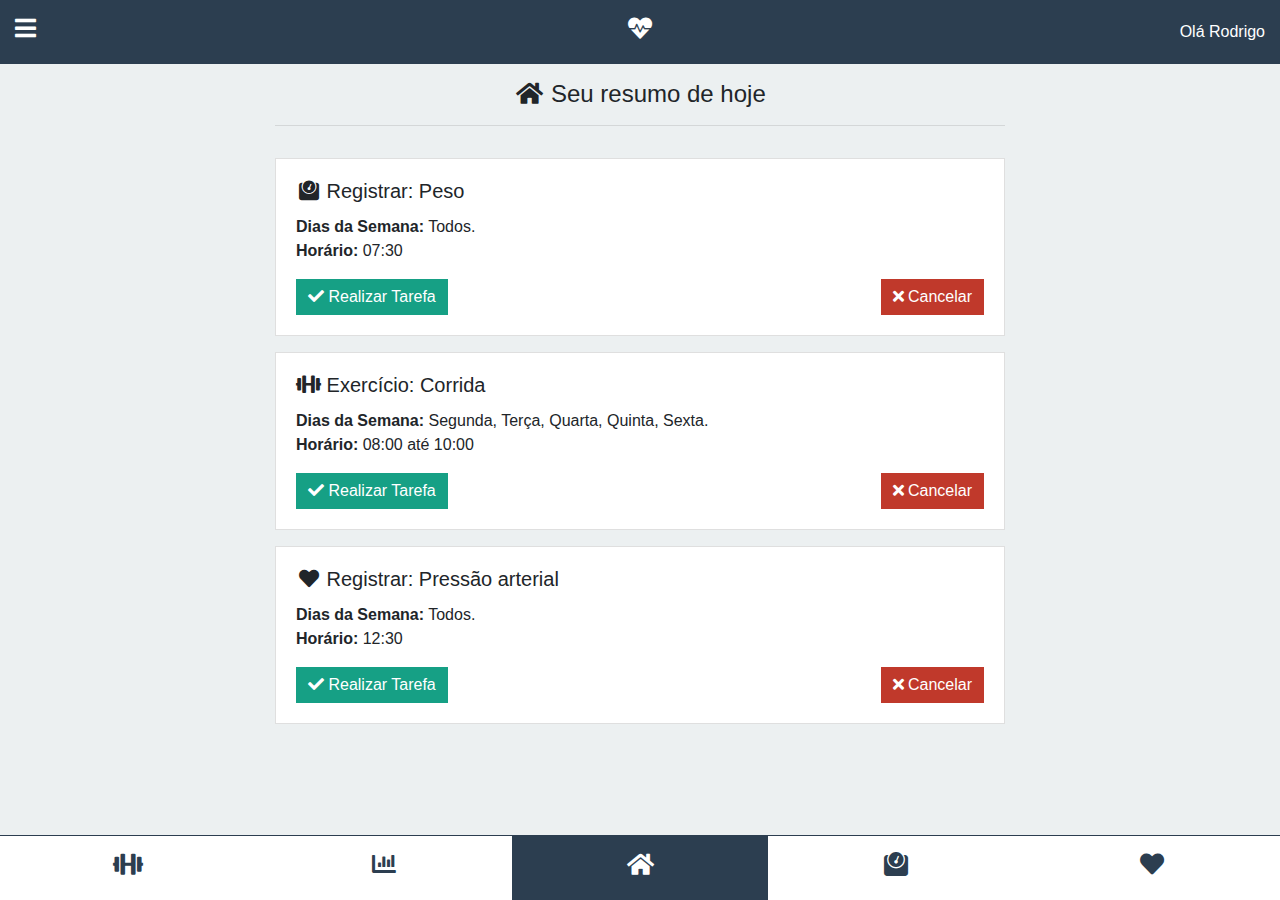
==== index.html @ 6e9969b1 "first commit" ====
<!DOCTYPE html>
<html>

<head>
    <meta charset='utf-8'>
    <meta http-equiv='X-UA-Compatible' content='IE=edge'>
    <title>Bem vindo(a) ao Health Track</title>
    <meta name='viewport' content='width=device-width, initial-scale=1'>
    <meta name="theme-color" content="#2c3e50">
    <meta name="apple-mobile-web-app-capable" content="yes">
    <meta name="apple-mobile-web-app-status-bar-style" content="black-translucent">
    <link rel='stylesheet' type='text/css' media='screen' href='css/bootstrap/bootstrap.min.css'>
    <link rel='stylesheet' type='text/css' href='css/fontawesome/all.min.css'>
    <link rel='stylesheet' type='text/css' media='screen' href='css/main.css'>
    <script src='js/jquery/jquery-3.5.1.min.js'></script>
    <script src='js/boostrap/bootstrap.bundle.min.js'></script>
    <script src='js/home.js'></script>
</head>

<body>
    <div id="header">
        <div class="container-fluid">
            <div class="row align-items-center">
                <div class="col text-left">
                    <i class="fas fa-bars"></i>
                </div>
                <div class="col text-center">
                    <i class="fas fa-heartbeat"></i>
                </div>
                <div class="col text-right">
                    Olá Rodrigo
                </div>
            </div>
        </div>
    </div>

    <div id="app-content">
        <div class="container">
            <div class="row">
                <div class="col-12 col-md-8 mx-md-auto mt-3 text-center">
                    <h4>
                        <i class="fas fa-home fa-fw"></i>
                        Seu resumo de hoje</h4>
                    <hr>
                </div>
            </div>
        </div>
        <div class="container">

            <div class="row">
                <div id="dailyActivities" class="col-12 col-md-8 mx-md-auto">
                    <!-- lista de atividades -->
                </div>
            </div>

        </div>
    </div>

    <div id="footer">
        <div class="container-fluid text-center">
            <div class="row">
                <div class="col noactive">
                    <!-- Exercícios que eu pratico -->
                    <a href="#">
                        <i class="fas fa-dumbbell fa-fw"></i>
                    </a>
                </div>
                <div class="col noactive">
                    <!-- Resumo do mês -->
                    <a href="#">
                        <i class="fas fa-chart-bar fa-fw"></i>
                    </a>
                </div>
                <div class="col active">
                    <!-- Home / Resumo do Dia -->
                    <a href="#">
                        <i class="fas fa-home fa-fw"></i>
                    </a>
                </div>
                <div class="col noactive">
                    <!-- Registro de peso -->
                    <a href="#">
                        <i class="fas fa-weight fa-fw"></i>
                    </a>
                </div>
                <div class="col noactive">
                    <!-- Registro de pressão Arterial -->
                    <a href="#">
                        <i class="fas fa-heart fa-fw"></i>
                    </a>
                </div>
            </div>
        </div>
    </div>
</body>

</html>
---- css/main.css ----
html, body {
    min-height: 100% !important;
    height: 100%;
}

#header {
    width: 100%;
    line-height: 64px;
    background-color: #2c3e50;
    color: #ffffff;
    position: fixed;
    z-index: 1000;
}

#header i{
    font-size: 1.5em;
}

#footer{
    line-height: 64px;
    position: fixed;
    bottom: 0px;
    width: 100%;
    z-index: 999;
    border-top: #2c3e50 1px solid;
    background-color: #ffffff;
}

#footer .active{
    background-color: #2c3e50;
}

#footer i{
    font-size: 1.5em;
}
#footer div a i {
    color: #2c3e50;
}
#footer div.active a i{
    color: #ffffff !important;
}

#app-content{
    min-height: 100% !important;
    max-height: auto;
    padding-top: 64px;
    padding-bottom: 82px;
    background-color: #ecf0f1;
}

/* cards */
.card{
    border-radius: 0px;
}

.card.maded{
    background-color: #1abc9c;
    color: white;
}

/* buttons */
.btn{
    border-radius: 0;
    border: 0px;
}

.btn-primary{
    background-color: #2c3e50;
}

.btn-secondary{
    background-color: #8e44ad;
}

.btn-success{
    background-color: #16a085;
}

.btn-danger{
    background-color: #c0392b;
}

.btn-warning{
    background-color: #f39c12;
}

.btn-info{
    background-color: #2980b9;
}
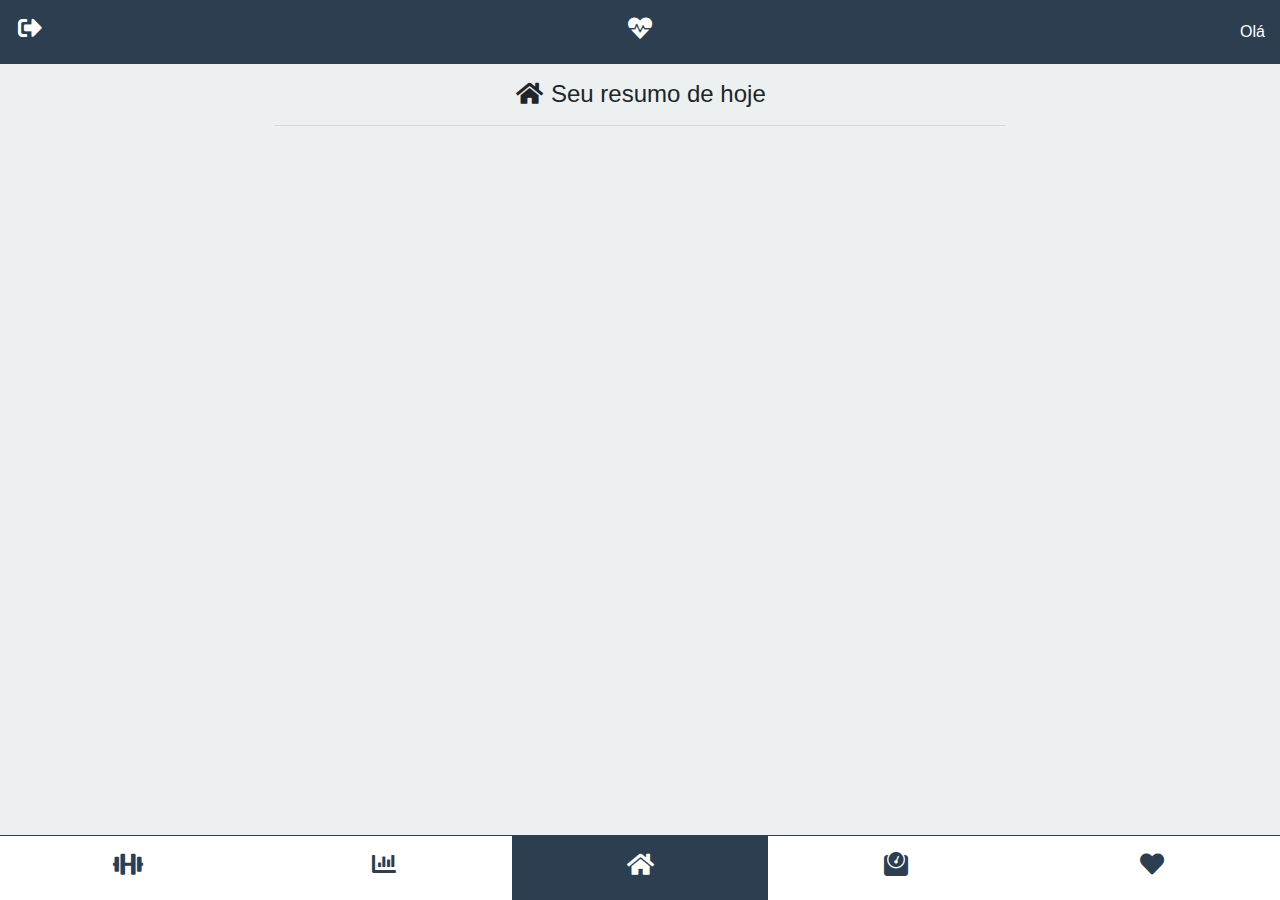
==== commit 3758c50d: "finalizado login e demais páginas do app" ====
--- a/index.html
+++ b/index.html
@@ -4,7 +4,7 @@
 <head>
     <meta charset='utf-8'>
     <meta http-equiv='X-UA-Compatible' content='IE=edge'>
-    <title>Bem vindo(a) ao Health Track</title>
+    <title>Home - Health Track</title>
     <meta name='viewport' content='width=device-width, initial-scale=1'>
     <meta name="theme-color" content="#2c3e50">
     <meta name="apple-mobile-web-app-capable" content="yes">
@@ -14,6 +14,8 @@
     <link rel='stylesheet' type='text/css' media='screen' href='css/main.css'>
     <script src='js/jquery/jquery-3.5.1.min.js'></script>
     <script src='js/boostrap/bootstrap.bundle.min.js'></script>
+    <script src='js/3rdParty/moment.min.js'></script>
+    <script src='js/main.js'></script>
     <script src='js/home.js'></script>
 </head>
 
@@ -21,14 +23,14 @@
     <div id="header">
         <div class="container-fluid">
             <div class="row align-items-center">
-                <div class="col text-left">
-                    <i class="fas fa-bars"></i>
+                <div class="col text-left" style="cursor: pointer" onclick="exit()">
+                    <i class="fas fa-sign-out-alt fa-fw"></i>
                 </div>
                 <div class="col text-center">
                     <i class="fas fa-heartbeat"></i>
                 </div>
                 <div class="col text-right">
-                    Olá Rodrigo
+                    Olá <span id="userName"></span>
                 </div>
             </div>
         </div>
@@ -61,31 +63,31 @@
             <div class="row">
                 <div class="col noactive">
                     <!-- Exercícios que eu pratico -->
-                    <a href="#">
+                    <a href="sports.html">
                         <i class="fas fa-dumbbell fa-fw"></i>
                     </a>
                 </div>
                 <div class="col noactive">
                     <!-- Resumo do mês -->
-                    <a href="#">
+                    <a href="charts.html">
                         <i class="fas fa-chart-bar fa-fw"></i>
                     </a>
                 </div>
                 <div class="col active">
                     <!-- Home / Resumo do Dia -->
-                    <a href="#">
+                    <a href="index.html">
                         <i class="fas fa-home fa-fw"></i>
                     </a>
                 </div>
                 <div class="col noactive">
                     <!-- Registro de peso -->
-                    <a href="#">
+                    <a href="weight.html">
                         <i class="fas fa-weight fa-fw"></i>
                     </a>
                 </div>
                 <div class="col noactive">
                     <!-- Registro de pressão Arterial -->
-                    <a href="#">
+                    <a href="heart.html">
                         <i class="fas fa-heart fa-fw"></i>
                     </a>
                 </div>
--- a/css/main.css
+++ b/css/main.css
@@ -12,11 +12,11 @@
     z-index: 1000;
 }
 
-#header i{
+#header i {
     font-size: 1.5em;
 }
 
-#footer{
+#footer {
     line-height: 64px;
     position: fixed;
     bottom: 0px;
@@ -26,21 +26,23 @@
     background-color: #ffffff;
 }
 
-#footer .active{
+#footer .active {
     background-color: #2c3e50;
 }
 
-#footer i{
+#footer i {
     font-size: 1.5em;
 }
+
 #footer div a i {
     color: #2c3e50;
 }
-#footer div.active a i{
+
+#footer div.active a i {
     color: #ffffff !important;
 }
 
-#app-content{
+#app-content {
     min-height: 100% !important;
     max-height: auto;
     padding-top: 64px;
@@ -48,42 +50,72 @@
     background-color: #ecf0f1;
 }
 
+.afterHour {
+    font-weight: bolder;
+    color: #c0392b;
+}
+
 /* cards */
-.card{
+
+.card {
     border-radius: 0px;
 }
 
-.card.maded{
+.card.maded {
     background-color: #1abc9c;
     color: white;
 }
 
 /* buttons */
-.btn{
+
+.btn {
     border-radius: 0;
     border: 0px;
 }
 
-.btn-primary{
+.btn-primary {
     background-color: #2c3e50;
 }
 
-.btn-secondary{
+.btn-secondary {
     background-color: #8e44ad;
 }
 
-.btn-success{
+.btn-success {
     background-color: #16a085;
 }
 
-.btn-danger{
+.btn-danger {
     background-color: #c0392b;
 }
 
-.btn-warning{
+.btn-warning {
     background-color: #f39c12;
 }
 
-.btn-info{
+.btn-info {
     background-color: #2980b9;
 }
+
+/* week days */
+
+.weekDays-selector input {
+    display: none!important;
+}
+
+.weekDays-selector input[type=checkbox]+label {
+    display: inline-block;
+    border-radius: 6px;
+    background: #dddddd;
+    height: 40px;
+    width: 30px;
+    margin-right: 3px;
+    line-height: 40px;
+    text-align: center;
+    cursor: pointer;
+}
+
+.weekDays-selector input[type=checkbox]:checked+label {
+    background: #2AD705;
+    color: #ffffff;
+}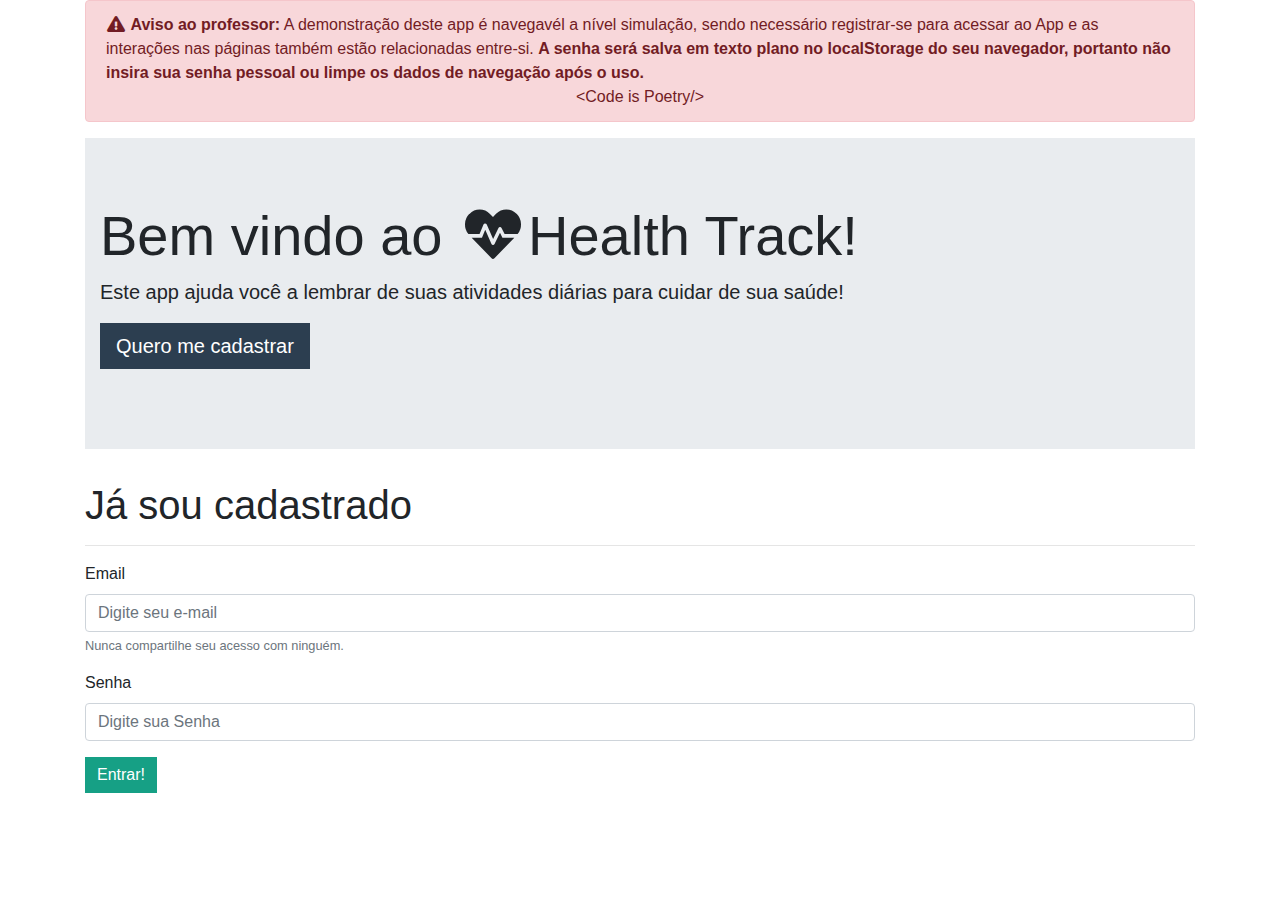
==== commit fdec153e: "adicionado ghpages" ====
--- a/index.html
+++ b/index.html
@@ -1,6 +1,5 @@
 <!DOCTYPE html>
 <html>
-
 <head>
     <meta charset='utf-8'>
     <meta http-equiv='X-UA-Compatible' content='IE=edge'>
@@ -18,7 +17,6 @@
     <script src='js/main.js'></script>
     <script src='js/home.js'></script>
 </head>
-
 <body>
     <div id="header">
         <div class="container-fluid">
@@ -95,5 +93,4 @@
         </div>
     </div>
 </body>
-
 </html>